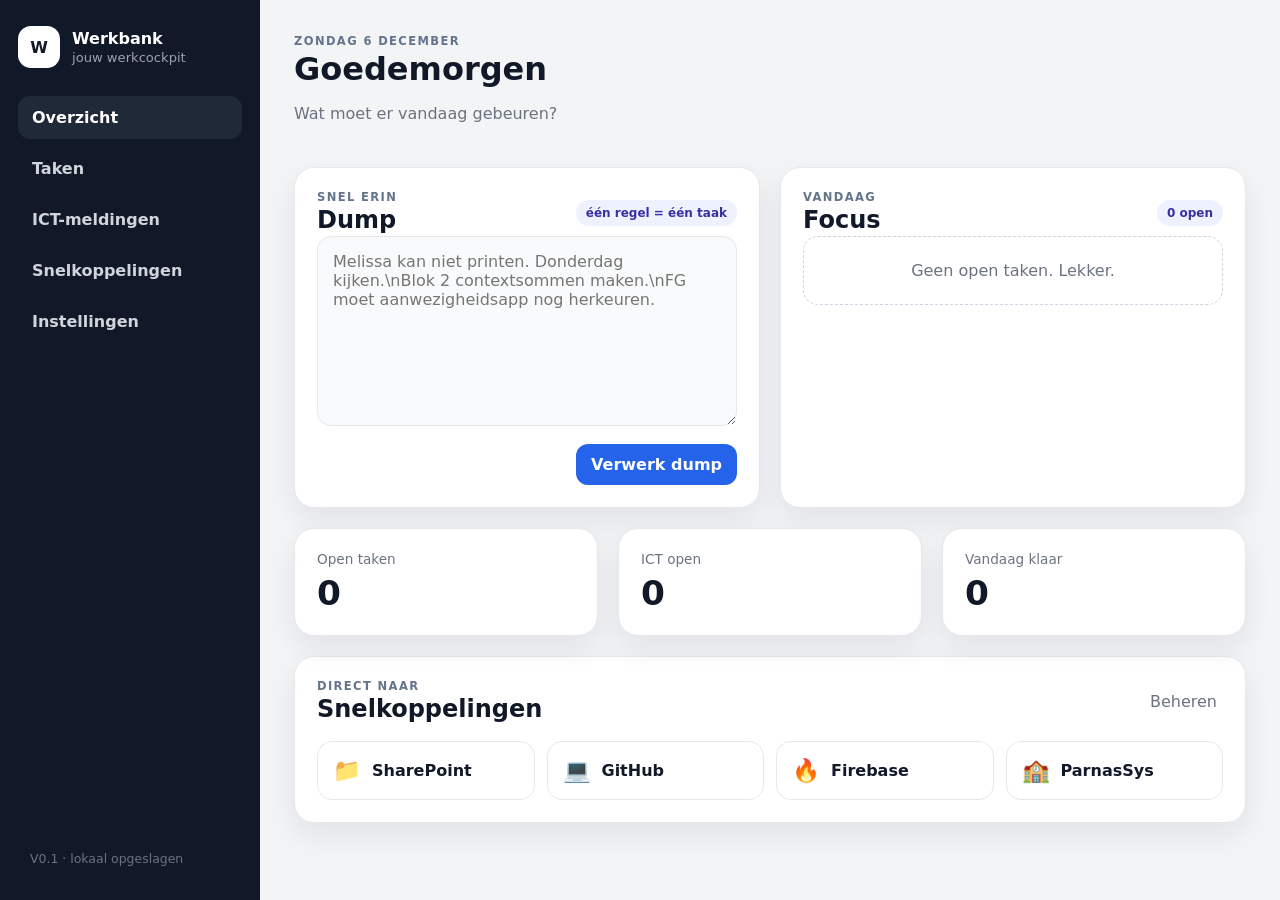
==== index.html @ 7ac7f8ac "Build Werkbank v0.1 PWA" ====
<!doctype html>
<html lang="nl">
<head>
  <meta charset="utf-8" />
  <meta name="viewport" content="width=device-width, initial-scale=1" />
  <meta name="theme-color" content="#111827" />
  <title>Werkbank</title>
  <link rel="manifest" href="manifest.webmanifest" />
  <link rel="icon" href="icon.svg" type="image/svg+xml" />
  <link rel="stylesheet" href="styles.css" />
</head>
<body>
  <div class="app-shell">
    <aside class="sidebar">
      <div class="brand">
        <div class="brand-mark">W</div>
        <div><strong>Werkbank</strong><span>jouw werkcockpit</span></div>
      </div>
      <nav>
        <button class="nav-btn active" data-view="dashboard">Overzicht</button>
        <button class="nav-btn" data-view="tasks">Taken</button>
        <button class="nav-btn" data-view="ict">ICT-meldingen</button>
        <button class="nav-btn" data-view="links">Snelkoppelingen</button>
        <button class="nav-btn" data-view="settings">Instellingen</button>
      </nav>
      <div class="sidebar-footer">V0.1 · lokaal opgeslagen</div>
    </aside>

    <main>
      <header class="topbar">
        <div>
          <p class="eyebrow" id="todayLabel"></p>
          <h1 id="greeting">Goedemorgen</h1>
          <p class="muted">Wat moet er vandaag gebeuren?</p>
        </div>
        <button id="installBtn" class="btn secondary hidden">Installeer app</button>
      </header>

      <section id="dashboard" class="view active">
        <div class="grid two">
          <section class="card dump-card">
            <div class="section-heading"><div><p class="eyebrow">Snel erin</p><h2>Dump</h2></div><span class="pill">één regel = één taak</span></div>
            <textarea id="dumpInput" placeholder="Melissa kan niet printen. Donderdag kijken.\nBlok 2 contextsommen maken.\nFG moet aanwezigheidsapp nog herkeuren."></textarea>
            <div class="row end"><button id="dumpBtn" class="btn primary">Verwerk dump</button></div>
          </section>

          <section class="card focus-card">
            <div class="section-heading"><div><p class="eyebrow">Vandaag</p><h2>Focus</h2></div><span id="openCount" class="pill"></span></div>
            <div id="focusList" class="stack compact"></div>
          </section>
        </div>

        <div class="grid three stats">
          <article class="stat card"><span>Open taken</span><strong id="statTasks">0</strong></article>
          <article class="stat card"><span>ICT open</span><strong id="statIct">0</strong></article>
          <article class="stat card"><span>Vandaag klaar</span><strong id="statDone">0</strong></article>
        </div>

        <section class="card">
          <div class="section-heading"><div><p class="eyebrow">Direct naar</p><h2>Snelkoppelingen</h2></div><button class="link-btn" data-go="links">Beheren</button></div>
          <div id="quickLinks" class="quick-links"></div>
        </section>
      </section>

      <section id="tasks" class="view">
        <div class="page-heading"><div><p class="eyebrow">Werkvoorraad</p><h2>Taken</h2></div><button id="newTaskBtn" class="btn primary">+ Nieuwe taak</button></div>
        <div class="toolbar">
          <select id="taskFilter"><option value="open">Open</option><option value="all">Alles</option><option value="done">Afgerond</option></select>
          <select id="categoryFilter"><option value="all">Alle categorieën</option><option>ICT</option><option>Onderwijs</option><option>Project</option><option>Administratie</option><option>Overig</option></select>
        </div>
        <div id="taskList" class="stack"></div>
      </section>

      <section id="ict" class="view">
        <div class="page-heading"><div><p class="eyebrow">Problemen & verzoeken</p><h2>ICT-meldingen</h2></div><button id="newIctBtn" class="btn primary">+ Nieuwe melding</button></div>
        <div id="ictList" class="stack"></div>
      </section>

      <section id="links" class="view">
        <div class="page-heading"><div><p class="eyebrow">Alles op één plek</p><h2>Snelkoppelingen</h2></div><button id="newLinkBtn" class="btn primary">+ Nieuwe koppeling</button></div>
        <div id="linksList" class="quick-links manage"></div>
      </section>

      <section id="settings" class="view">
        <div class="page-heading"><div><p class="eyebrow">Beheer</p><h2>Instellingen</h2></div></div>
        <div class="grid two">
          <section class="card"><h3>Backup</h3><p class="muted">Exporteer alle lokale Werkbank-data naar één JSON-bestand.</p><button id="exportBtn" class="btn primary">Exporteer data</button></section>
          <section class="card"><h3>Herstellen</h3><p class="muted">Importeer eerder geëxporteerde Werkbank-data.</p><label class="btn secondary file-btn">Importeer data<input id="importInput" type="file" accept="application/json" hidden></label></section>
        </div>
      </section>
    </main>
  </div>

  <dialog id="itemDialog">
    <form method="dialog" id="itemForm">
      <div class="dialog-head"><h3 id="dialogTitle">Nieuwe taak</h3><button value="cancel" class="icon-btn" aria-label="Sluiten">×</button></div>
      <input type="hidden" id="formType">
      <input type="hidden" id="formId">
      <label>Titel<input id="formTitle" required maxlength="120"></label>
      <label id="personWrap" class="hidden">Voor wie / locatie<input id="formPerson" maxlength="80"></label>
      <div class="grid two form-grid">
        <label id="categoryWrap">Categorie<select id="formCategory"><option>ICT</option><option>Onderwijs</option><option>Project</option><option>Administratie</option><option>Overig</option></select></label>
        <label>Prioriteit<select id="formPriority"><option value="normal">Normaal</option><option value="high">Hoog</option><option value="low">Laag</option></select></label>
      </div>
      <label id="dateWrap">Deadline<input id="formDate" type="date"></label>
      <label>Notitie<textarea id="formNotes" rows="4"></textarea></label>
      <div class="dialog-actions"><button value="cancel" class="btn secondary">Annuleren</button><button id="saveItemBtn" value="default" class="btn primary">Opslaan</button></div>
    </form>
  </dialog>

  <dialog id="linkDialog">
    <form method="dialog" id="linkForm">
      <div class="dialog-head"><h3>Snelkoppeling</h3><button value="cancel" class="icon-btn">×</button></div>
      <input type="hidden" id="linkId">
      <label>Naam<input id="linkName" required maxlength="50"></label>
      <label>URL<input id="linkUrl" type="url" required placeholder="https://..."></label>
      <label>Icoon / emoji<input id="linkIcon" maxlength="4" placeholder="🔗"></label>
      <div class="dialog-actions"><button value="cancel" class="btn secondary">Annuleren</button><button value="default" class="btn primary">Opslaan</button></div>
    </form>
  </dialog>

  <script src="app.js"></script>
</body>
</html>
---- styles.css ----
:root{--bg:#f3f4f6;--panel:#fff;--ink:#111827;--muted:#6b7280;--line:#e5e7eb;--accent:#2563eb;--accent2:#1d4ed8;--success:#059669;--warn:#d97706;--danger:#dc2626;--shadow:0 12px 30px rgba(17,24,39,.08)}*{box-sizing:border-box}body{margin:0;font-family:Inter,ui-sans-serif,system-ui,-apple-system,BlinkMacSystemFont,"Segoe UI",sans-serif;background:var(--bg);color:var(--ink)}button,input,select,textarea{font:inherit}.app-shell{min-height:100vh;display:grid;grid-template-columns:260px 1fr}.sidebar{position:sticky;top:0;height:100vh;background:#111827;color:#fff;padding:26px 18px;display:flex;flex-direction:column}.brand{display:flex;gap:12px;align-items:center;margin-bottom:28px}.brand-mark{width:42px;height:42px;border-radius:13px;background:#fff;color:#111827;display:grid;place-items:center;font-weight:800}.brand strong,.brand span{display:block}.brand span{font-size:.82rem;color:#9ca3af;margin-top:2px}nav{display:grid;gap:8px}.nav-btn{appearance:none;border:0;background:transparent;color:#d1d5db;padding:12px 14px;border-radius:12px;text-align:left;cursor:pointer;font-weight:650}.nav-btn:hover,.nav-btn.active{background:#1f2937;color:#fff}.sidebar-footer{margin-top:auto;color:#6b7280;font-size:.78rem;padding:8px 12px}main{padding:34px;max-width:1500px;width:100%;margin:0 auto}.topbar,.page-heading,.section-heading,.row{display:flex;align-items:center;justify-content:space-between;gap:16px}.topbar{margin-bottom:28px}.topbar h1,.page-heading h2,.section-heading h2{margin:.12rem 0}.eyebrow{text-transform:uppercase;letter-spacing:.12em;font-size:.72rem;font-weight:800;color:#64748b;margin:0}.muted{color:var(--muted)}.view{display:none}.view.active{display:block}.grid{display:grid;gap:20px}.grid.two{grid-template-columns:repeat(2,minmax(0,1fr))}.grid.three{grid-template-columns:repeat(3,minmax(0,1fr))}.card{background:var(--panel);border:1px solid var(--line);border-radius:20px;padding:22px;box-shadow:var(--shadow)}.dump-card textarea{width:100%;min-height:190px;border:1px solid var(--line);border-radius:14px;padding:15px;resize:vertical;background:#f9fafb;outline:none}.dump-card textarea:focus,input:focus,select:focus,textarea:focus{border-color:#93c5fd;box-shadow:0 0 0 3px rgba(37,99,235,.1)}.row.end{justify-content:flex-end;margin-top:14px}.btn{border:0;border-radius:12px;padding:11px 15px;cursor:pointer;font-weight:750}.btn.primary{background:var(--accent);color:#fff}.btn.primary:hover{background:var(--accent2)}.btn.secondary{background:#e5e7eb;color:#111827}.hidden{display:none!important}.pill{display:inline-flex;align-items:center;border-radius:999px;padding:6px 10px;background:#eef2ff;color:#3730a3;font-size:.75rem;font-weight:750}.stats{margin:20px 0}.stat span{display:block;color:var(--muted);font-size:.85rem}.stat strong{font-size:2.15rem;display:block;margin-top:6px}.stack{display:grid;gap:12px}.stack.compact{gap:8px}.item{border:1px solid var(--line);border-radius:15px;padding:14px 16px;background:#fff;display:grid;grid-template-columns:auto 1fr auto;gap:12px;align-items:start}.item-main strong{display:block}.item-meta{display:flex;gap:8px;flex-wrap:wrap;margin-top:6px;color:var(--muted);font-size:.78rem}.item-actions{display:flex;gap:5px}.icon-btn,.link-btn{border:0;background:transparent;cursor:pointer;color:var(--muted)}.icon-btn{width:32px;height:32px;border-radius:9px;font-size:1.25rem}.icon-btn:hover{background:#f3f4f6;color:#111827}.check{width:20px;height:20px;margin-top:2px}.done .item-main{opacity:.55;text-decoration:line-through}.priority-high{border-left:4px solid var(--danger)}.priority-low{border-left:4px solid #94a3b8}.toolbar{display:flex;gap:10px;margin:18px 0}.toolbar select,dialog input,dialog select,dialog textarea{border:1px solid var(--line);border-radius:11px;padding:10px 12px;background:#fff;width:100%}.quick-links{display:grid;grid-template-columns:repeat(4,minmax(0,1fr));gap:12px;margin-top:16px}.quick-link{display:flex;align-items:center;gap:11px;text-decoration:none;color:inherit;border:1px solid var(--line);border-radius:15px;padding:15px;background:#fff}.quick-link:hover{border-color:#bfdbfe;transform:translateY(-1px)}.quick-icon{font-size:1.4rem}.manage .quick-link{position:relative}.manage .link-controls{margin-left:auto;display:flex}.page-heading{margin-bottom:14px}dialog{border:0;border-radius:20px;padding:0;width:min(560px,calc(100% - 28px));box-shadow:0 30px 80px rgba(0,0,0,.25)}dialog::backdrop{background:rgba(15,23,42,.45)}dialog form{padding:22px;display:grid;gap:14px}.dialog-head,.dialog-actions{display:flex;align-items:center;justify-content:space-between;gap:10px}.dialog-head h3{margin:0}.dialog-actions{justify-content:flex-end;margin-top:5px}label{display:grid;gap:6px;font-weight:650;font-size:.88rem}.form-grid{gap:12px}.file-btn{display:inline-block;width:max-content}.empty{padding:24px;border:1px dashed #cbd5e1;border-radius:15px;text-align:center;color:var(--muted)}@media(max-width:900px){.app-shell{grid-template-columns:1fr}.sidebar{height:auto;position:static;padding:12px 14px;flex-direction:row;align-items:center;overflow-x:auto}.brand{margin:0 8px 0 0}.brand span,.sidebar-footer{display:none}.brand-mark{width:36px;height:36px}.sidebar nav{display:flex;gap:6px}.nav-btn{white-space:nowrap;padding:9px 11px}.grid.two,.grid.three{grid-template-columns:1fr}.quick-links{grid-template-columns:repeat(2,minmax(0,1fr))}main{padding:22px 16px}.topbar{align-items:flex-start}}@media(max-width:520px){.brand>div:last-child{display:none}.quick-links{grid-template-columns:1fr}.item{grid-template-columns:auto 1fr}.item-actions{grid-column:2}.topbar{display:block}.topbar #installBtn{margin-top:12px}.toolbar{display:grid}}
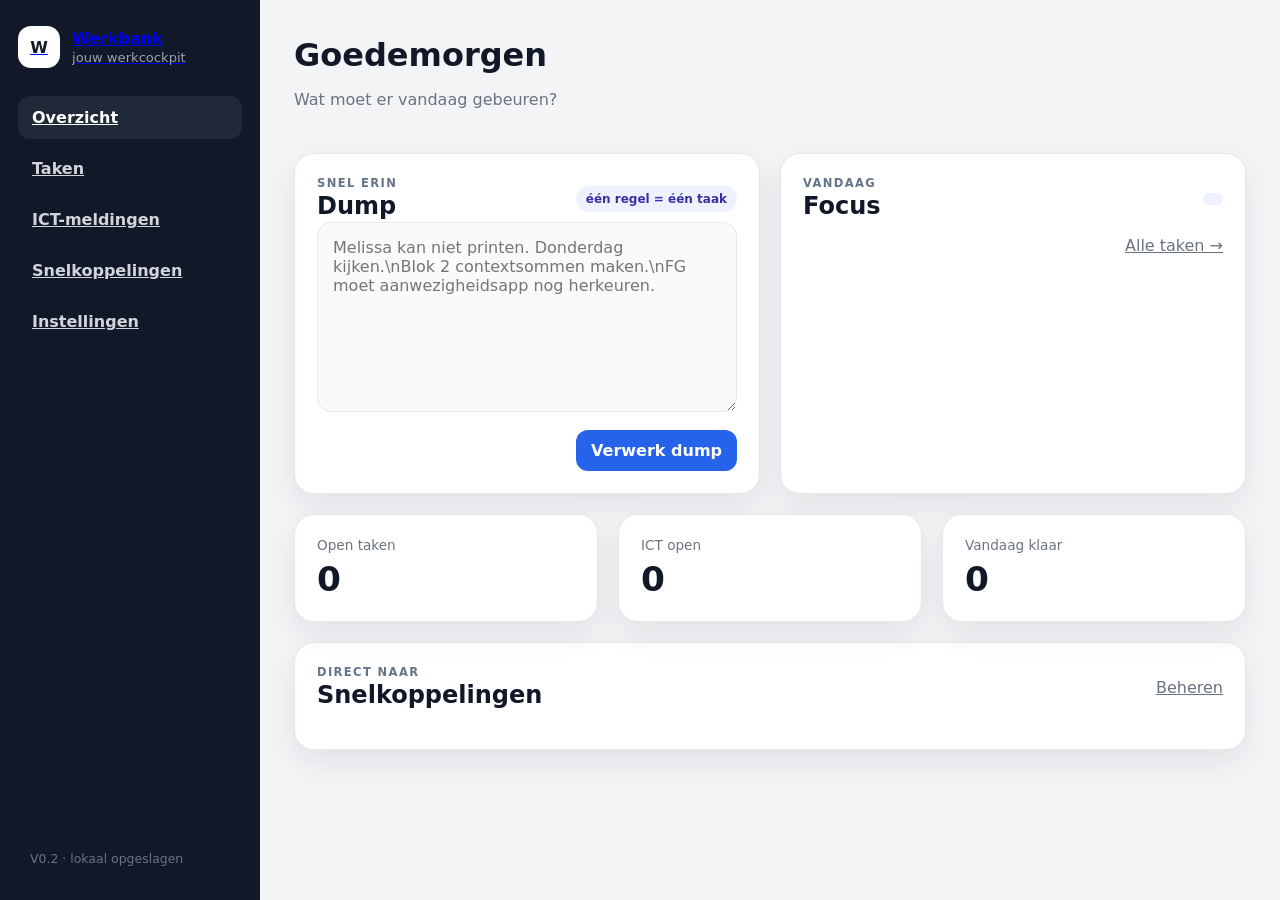
==== commit c579b3f5: "Make dashboard its own page" ====
--- a/index.html
+++ b/index.html
@@ -1,124 +1,22 @@
 <!doctype html>
 <html lang="nl">
 <head>
-  <meta charset="utf-8" />
-  <meta name="viewport" content="width=device-width, initial-scale=1" />
-  <meta name="theme-color" content="#111827" />
-  <title>Werkbank</title>
-  <link rel="manifest" href="manifest.webmanifest" />
-  <link rel="icon" href="icon.svg" type="image/svg+xml" />
-  <link rel="stylesheet" href="styles.css" />
+  <meta charset="utf-8"><meta name="viewport" content="width=device-width,initial-scale=1"><meta name="theme-color" content="#111827">
+  <title>Werkbank</title><link rel="manifest" href="manifest.webmanifest"><link rel="icon" href="icon.svg" type="image/svg+xml"><link rel="stylesheet" href="styles.css">
 </head>
-<body>
-  <div class="app-shell">
-    <aside class="sidebar">
-      <div class="brand">
-        <div class="brand-mark">W</div>
-        <div><strong>Werkbank</strong><span>jouw werkcockpit</span></div>
-      </div>
-      <nav>
-        <button class="nav-btn active" data-view="dashboard">Overzicht</button>
-        <button class="nav-btn" data-view="tasks">Taken</button>
-        <button class="nav-btn" data-view="ict">ICT-meldingen</button>
-        <button class="nav-btn" data-view="links">Snelkoppelingen</button>
-        <button class="nav-btn" data-view="settings">Instellingen</button>
-      </nav>
-      <div class="sidebar-footer">V0.1 · lokaal opgeslagen</div>
-    </aside>
-
-    <main>
-      <header class="topbar">
-        <div>
-          <p class="eyebrow" id="todayLabel"></p>
-          <h1 id="greeting">Goedemorgen</h1>
-          <p class="muted">Wat moet er vandaag gebeuren?</p>
-        </div>
-        <button id="installBtn" class="btn secondary hidden">Installeer app</button>
-      </header>
-
-      <section id="dashboard" class="view active">
-        <div class="grid two">
-          <section class="card dump-card">
-            <div class="section-heading"><div><p class="eyebrow">Snel erin</p><h2>Dump</h2></div><span class="pill">één regel = één taak</span></div>
-            <textarea id="dumpInput" placeholder="Melissa kan niet printen. Donderdag kijken.\nBlok 2 contextsommen maken.\nFG moet aanwezigheidsapp nog herkeuren."></textarea>
-            <div class="row end"><button id="dumpBtn" class="btn primary">Verwerk dump</button></div>
-          </section>
-
-          <section class="card focus-card">
-            <div class="section-heading"><div><p class="eyebrow">Vandaag</p><h2>Focus</h2></div><span id="openCount" class="pill"></span></div>
-            <div id="focusList" class="stack compact"></div>
-          </section>
-        </div>
-
-        <div class="grid three stats">
-          <article class="stat card"><span>Open taken</span><strong id="statTasks">0</strong></article>
-          <article class="stat card"><span>ICT open</span><strong id="statIct">0</strong></article>
-          <article class="stat card"><span>Vandaag klaar</span><strong id="statDone">0</strong></article>
-        </div>
-
-        <section class="card">
-          <div class="section-heading"><div><p class="eyebrow">Direct naar</p><h2>Snelkoppelingen</h2></div><button class="link-btn" data-go="links">Beheren</button></div>
-          <div id="quickLinks" class="quick-links"></div>
-        </section>
-      </section>
-
-      <section id="tasks" class="view">
-        <div class="page-heading"><div><p class="eyebrow">Werkvoorraad</p><h2>Taken</h2></div><button id="newTaskBtn" class="btn primary">+ Nieuwe taak</button></div>
-        <div class="toolbar">
-          <select id="taskFilter"><option value="open">Open</option><option value="all">Alles</option><option value="done">Afgerond</option></select>
-          <select id="categoryFilter"><option value="all">Alle categorieën</option><option>ICT</option><option>Onderwijs</option><option>Project</option><option>Administratie</option><option>Overig</option></select>
-        </div>
-        <div id="taskList" class="stack"></div>
-      </section>
-
-      <section id="ict" class="view">
-        <div class="page-heading"><div><p class="eyebrow">Problemen & verzoeken</p><h2>ICT-meldingen</h2></div><button id="newIctBtn" class="btn primary">+ Nieuwe melding</button></div>
-        <div id="ictList" class="stack"></div>
-      </section>
-
-      <section id="links" class="view">
-        <div class="page-heading"><div><p class="eyebrow">Alles op één plek</p><h2>Snelkoppelingen</h2></div><button id="newLinkBtn" class="btn primary">+ Nieuwe koppeling</button></div>
-        <div id="linksList" class="quick-links manage"></div>
-      </section>
-
-      <section id="settings" class="view">
-        <div class="page-heading"><div><p class="eyebrow">Beheer</p><h2>Instellingen</h2></div></div>
-        <div class="grid two">
-          <section class="card"><h3>Backup</h3><p class="muted">Exporteer alle lokale Werkbank-data naar één JSON-bestand.</p><button id="exportBtn" class="btn primary">Exporteer data</button></section>
-          <section class="card"><h3>Herstellen</h3><p class="muted">Importeer eerder geëxporteerde Werkbank-data.</p><label class="btn secondary file-btn">Importeer data<input id="importInput" type="file" accept="application/json" hidden></label></section>
-        </div>
-      </section>
-    </main>
-  </div>
-
-  <dialog id="itemDialog">
-    <form method="dialog" id="itemForm">
-      <div class="dialog-head"><h3 id="dialogTitle">Nieuwe taak</h3><button value="cancel" class="icon-btn" aria-label="Sluiten">×</button></div>
-      <input type="hidden" id="formType">
-      <input type="hidden" id="formId">
-      <label>Titel<input id="formTitle" required maxlength="120"></label>
-      <label id="personWrap" class="hidden">Voor wie / locatie<input id="formPerson" maxlength="80"></label>
-      <div class="grid two form-grid">
-        <label id="categoryWrap">Categorie<select id="formCategory"><option>ICT</option><option>Onderwijs</option><option>Project</option><option>Administratie</option><option>Overig</option></select></label>
-        <label>Prioriteit<select id="formPriority"><option value="normal">Normaal</option><option value="high">Hoog</option><option value="low">Laag</option></select></label>
-      </div>
-      <label id="dateWrap">Deadline<input id="formDate" type="date"></label>
-      <label>Notitie<textarea id="formNotes" rows="4"></textarea></label>
-      <div class="dialog-actions"><button value="cancel" class="btn secondary">Annuleren</button><button id="saveItemBtn" value="default" class="btn primary">Opslaan</button></div>
-    </form>
-  </dialog>
-
-  <dialog id="linkDialog">
-    <form method="dialog" id="linkForm">
-      <div class="dialog-head"><h3>Snelkoppeling</h3><button value="cancel" class="icon-btn">×</button></div>
-      <input type="hidden" id="linkId">
-      <label>Naam<input id="linkName" required maxlength="50"></label>
-      <label>URL<input id="linkUrl" type="url" required placeholder="https://..."></label>
-      <label>Icoon / emoji<input id="linkIcon" maxlength="4" placeholder="🔗"></label>
-      <div class="dialog-actions"><button value="cancel" class="btn secondary">Annuleren</button><button value="default" class="btn primary">Opslaan</button></div>
-    </form>
-  </dialog>
-
-  <script src="app.js"></script>
-</body>
-</html>
+<body data-page="dashboard">
+<div class="app-shell">
+  <aside class="sidebar"><a class="brand" href="index.html"><div class="brand-mark">W</div><div><strong>Werkbank</strong><span>jouw werkcockpit</span></div></a><nav>
+    <a class="nav-btn active" href="index.html">Overzicht</a><a class="nav-btn" href="taken.html">Taken</a><a class="nav-btn" href="ict.html">ICT-meldingen</a><a class="nav-btn" href="links.html">Snelkoppelingen</a><a class="nav-btn" href="instellingen.html">Instellingen</a>
+  </nav><div class="sidebar-footer">V0.2 · lokaal opgeslagen</div></aside>
+  <main>
+    <header class="topbar"><div><p class="eyebrow" id="todayLabel"></p><h1 id="greeting">Goedemorgen</h1><p class="muted">Wat moet er vandaag gebeuren?</p></div><button id="installBtn" class="btn secondary hidden">Installeer app</button></header>
+    <div class="grid two">
+      <section class="card dump-card"><div class="section-heading"><div><p class="eyebrow">Snel erin</p><h2>Dump</h2></div><span class="pill">één regel = één taak</span></div><textarea id="dumpInput" placeholder="Melissa kan niet printen. Donderdag kijken.\nBlok 2 contextsommen maken.\nFG moet aanwezigheidsapp nog herkeuren."></textarea><div class="row end"><button id="dumpBtn" class="btn primary">Verwerk dump</button></div></section>
+      <section class="card focus-card"><div class="section-heading"><div><p class="eyebrow">Vandaag</p><h2>Focus</h2></div><span id="openCount" class="pill"></span></div><div id="focusList" class="stack compact"></div><div class="row end"><a class="link-btn text-link" href="taken.html">Alle taken →</a></div></section>
+    </div>
+    <div class="grid three stats"><article class="stat card"><span>Open taken</span><strong id="statTasks">0</strong></article><article class="stat card"><span>ICT open</span><strong id="statIct">0</strong></article><article class="stat card"><span>Vandaag klaar</span><strong id="statDone">0</strong></article></div>
+    <section class="card"><div class="section-heading"><div><p class="eyebrow">Direct naar</p><h2>Snelkoppelingen</h2></div><a class="link-btn text-link" href="links.html">Beheren</a></div><div id="quickLinks" class="quick-links"></div></section>
+  </main>
+</div>
+<script src="app.js"></script></body></html>
